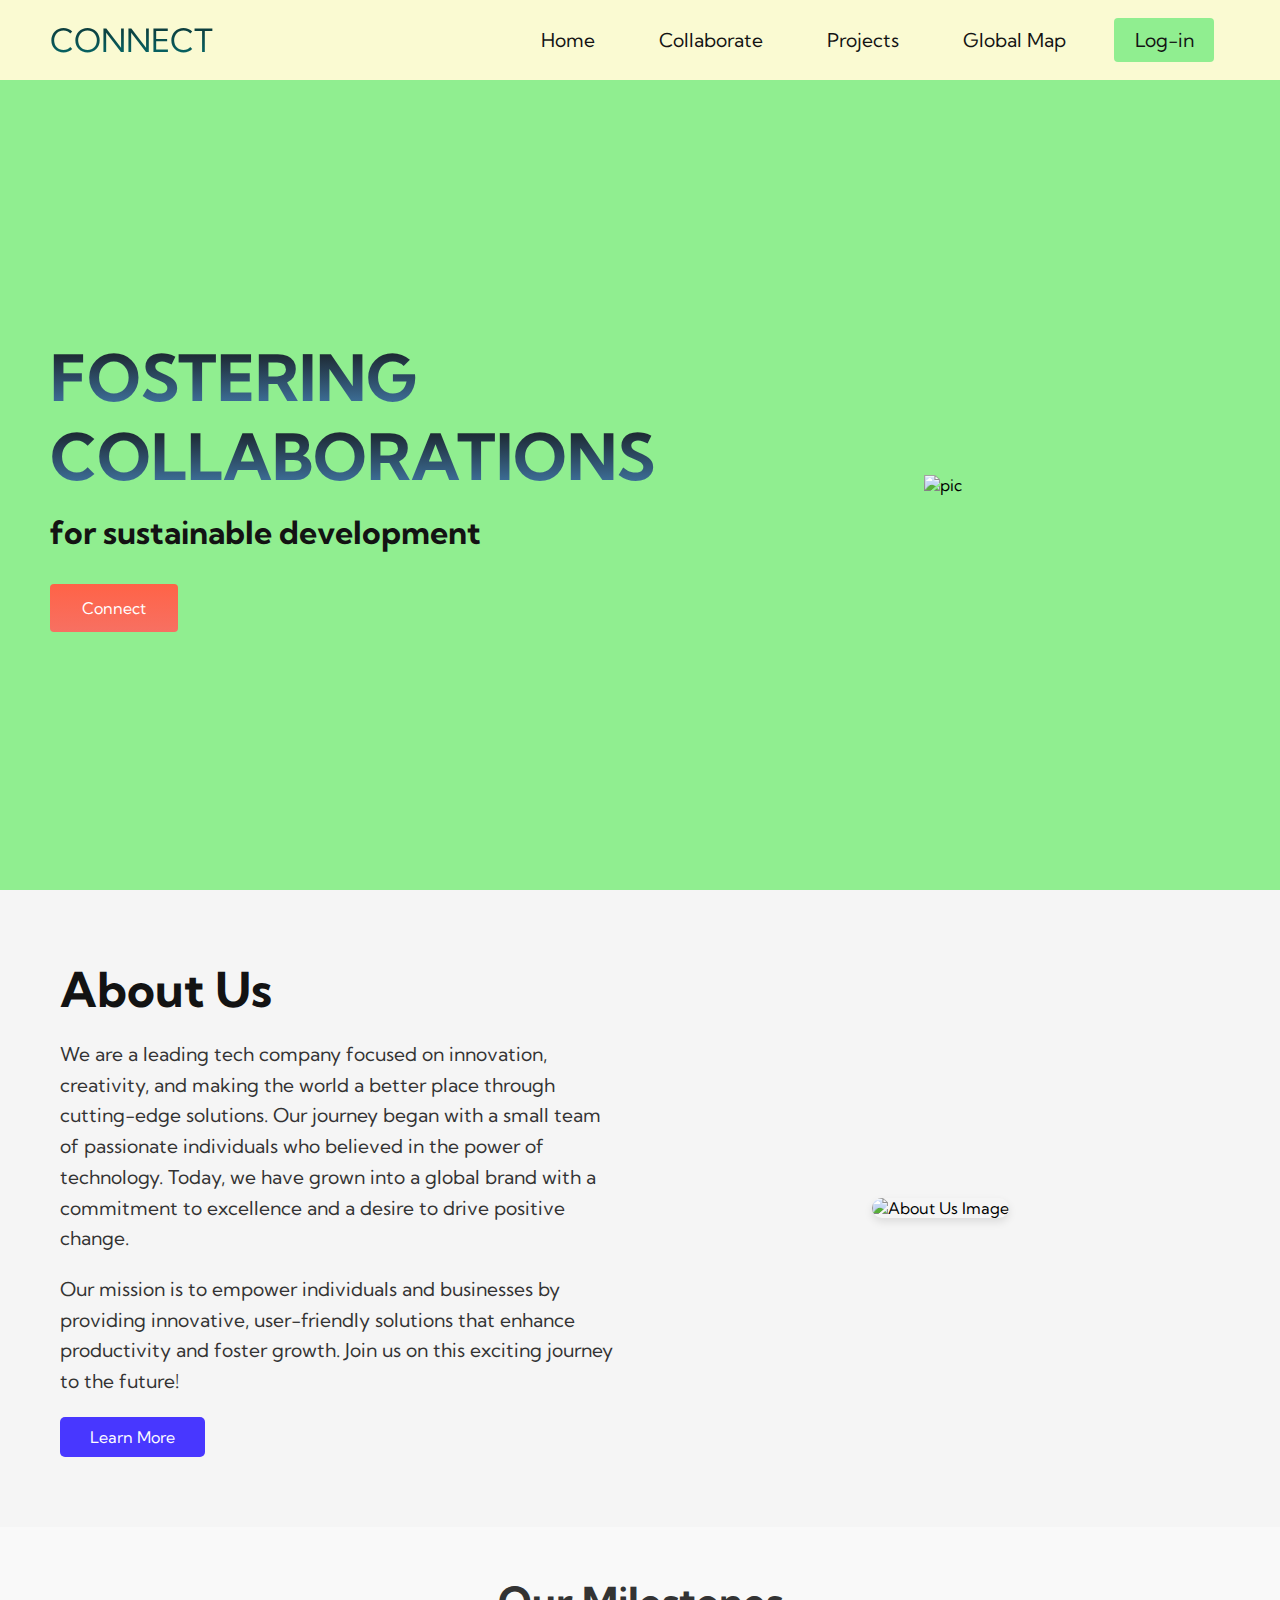
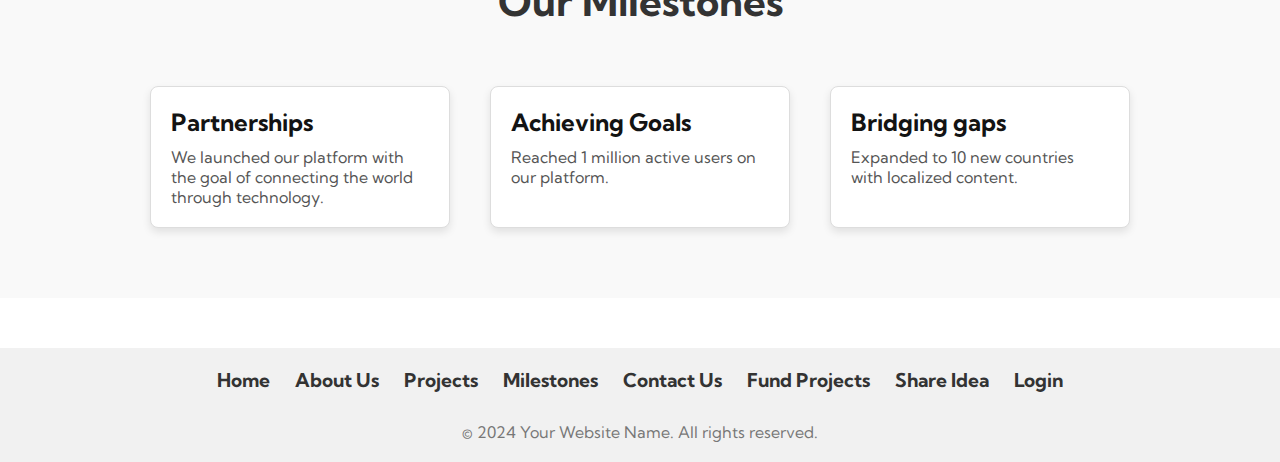
==== index.html @ 015de2e6 "Add files via upload" ====
<!DOCTYPE html>
<html lang="en">
<head>
    <meta charset="UTF-8">
    <meta name="viewport" content="width=device-width, initial-scale=1.0">
    <title>Connect Website</title>
    <link rel="stylesheet" href="styles.css">
    <link rel="preconnect" href="https://fonts.googleapis.com">
<link rel="preconnect" href="https://fonts.gstatic.com" crossorigin>
<link href="https://fonts.googleapis.com/css2?family=Kumbh+Sans:wght@100..900&display=swap" rel="stylesheet"
/>
</head>
<body>
    <!--Navbar section-->
   <nav class="navbar">
    <div class="navbar__container">
        <a href="/" id="navbar__logo">CONNECT</a>
        <div class="navbar__toggle" id="mobile-menu">
            <span class="bar"></span>
            <span class="bar"></span>
            <span class="bar"></span>
        </div>
        <ul class="navbar__menu">
            <li class="navbar__item">
                <a href="index.html" class="navbar__links">
                    Home
                </a>
            </li>
            <li class="navbar__item">
                <a href="Collaborate.html" class="navbar__links">
                    Collaborate
                </a>
            </li>
            <li class="navbar__item">
                <a href="projects.html" class="navbar__links">
                    Projects
                </a>
            </li>
            <li class="navbar__item">
                <a href="GlobalMap.html" class="navbar__links">
                    Global Map
                </a>
            </li>
            <li class="navbar__btn">
                <a href="login.html" class="button">
                    Log-in
                </a>
            </li>
        </ul>
        
    </div>
   </nav>
   <!--Hero section-->
   <div class="main">
    <div class="main__container">
        <div class="main__content">
            <h1>FOSTERING</h1>
            <h2>COLLABORATIONS</h2>
            <p>for sustainable development</p>
            <button class="main__btn">
                <a href="Collaborate.html">Connect</a>
            </button>
        </div>
        <div class="main__img--container">
            <img src="images/pic7.svg" alt="pic" id="main__img">
        </div>
    </div>
   </div>

   <!-- About Us Section -->
<div class="about-us">
    <div class="about-us__container">
        <div class="about-us__content">
            <h1>About Us</h1>
            <p>
                We are a leading tech company focused on innovation, creativity, and making the world a better place 
                through cutting-edge solutions. Our journey began with a small team of passionate individuals who believed 
                in the power of technology. Today, we have grown into a global brand with a commitment to excellence and a 
                desire to drive positive change.
            </p>
            <p>
                Our mission is to empower individuals and businesses by providing innovative, user-friendly solutions that 
                enhance productivity and foster growth. Join us on this exciting journey to the future!
            </p>
            <a href="#" class="about-us__btn">Learn More</a>
        </div>
        <div class="about-us__img-container">
            <img src="images/pic6.svg" alt="About Us Image" class="about-us__img">
        </div>
    </div>
</div>

   <!-- Milestones Section -->
<div class="milestones">
    <h1 class="milestones__title">Our Milestones</h1>
    <div class="milestones__container">
        <!-- Milestone 1 -->
        <div class="milestone__card">
            <h2>Partnerships</h2>
            <p>We launched our platform with the goal of connecting the world through technology.</p>
        </div>
        <!-- Milestone 2 -->
        <div class="milestone__card">
            <h2>Achieving Goals</h2>
            <p>Reached 1 million active users on our platform.</p>
        </div>
        <!-- Milestone 3 -->
        <div class="milestone__card">
            <h2>Bridging gaps</h2>
            <p>Expanded to 10 new countries with localized content.</p>
        </div>
        <!-- Add more milestones here -->
    </div>
</div>

<!--footer-->
<footer class="footer">
    <div class="footer-container">
        <!-- Navigation links -->
        <div class="footer-nav">
            <ul class="footer-menu">
                <li><a href="index.html">Home</a></li>
                <li><a href="about.html">About Us</a></li>
                <li><a href="projects.html">Projects</a></li>
                <li><a href="milestones.html">Milestones</a></li>
                <li><a href="contact.html">Contact Us</a></li>
                <li><a href="fund-projects.html">Fund Projects</a></li> <!-- New Link -->
                <li><a href="share-idea.html">Share Idea</a></li> <!-- New Link -->
                <li><a href="login.html">Login</a></li>
            </ul>
        </div>

        <!-- Copyright Information -->
        <div class="footer-copyright">
            <p>&copy; 2024 Your Website Name. All rights reserved.</p>
        </div>
    </div>
</footer>

   <script src="app.js"></script>   
</body>
</html>
---- styles.css ----
* {
    box-sizing: border-box;
    margin: 0;
    padding: 0;
    font-family: 'kumbh sans',sans-serif
}

.navbar{
    background: #fafad2;
    height: 80px;
    display: flex;
    justify-content: center;
    align-items: center;
    font-size: 1.2rem;
    position: sticky;
    top: 0;
    z-index: 999;
}

.navbar__container{
    display: flex;
    justify-content: space-between;
    height: 80px;
    z-index: 1;
    width: 100%;
    max-width: 1300px;
    margin: 0 auto;
    padding: 0 50px;
}

#navbar__logo{
    background-color: #90ee90;
    background-image: linear-gradient(to top, #008b8b 0%, #131313 100%);
    background-size: 100%;
    -webkit-background-clip: text;
    -moz-background-clip: text;
    -webkit-text-fill-color: transparent;
    -moz-text-fill-color: transparent;
    display: flex;
    align-items:center;
    cursor: pointer;
    text-decoration: none;
    font-size: 2rem;
}

.fa-gem{
    margin-right: 0.5rem;
}

.navbar__menu{
    display: flex;
    align-items:center;
    list-style: none;
    text-align:center;
}

.navbar_item{
    height: 80px;
}

.navbar__links {
    color: #131313;
    display: flex;
    align-items: center;
    justify-content: center;
    text-decoration: none;
    padding: 0 2rem; /* Increased padding */
    height: 100%;
    white-space: nowrap; /* Ensures text stays on one line */
    font-size: 1.2rem; /* Optional: adjust size as needed */
}


.navbar__btn{
    display: flex;
    justify-content: center;
    align-items: center;
    padding: 0 1rem;
    width: 100%;
    height: 80px;
}
/*sign-up button*/
.button{
    display: flex;
    justify-content: center;
    align-items: center;
    text-decoration: none;
    padding:10px 20px;
    height: auto;
    width: auto;
    border: none;
    outline:none;
    border-radius: 4px;
    background: #90ee90;
    color: #131313;
    min-width: 100px;
}

.button:hover{
    background: #87cefa;
    transition: all 0.3s ease;
}

.navbar__links:hover{
    color: #32cd32;
    transition: all 0.3s ease;
}

@media screen and (max-width: 960px){
    .navbar__container{
        display: flex;
        justify-content: space-between;
        height: 80px;
        z-index:1;
        width: 100%;
        max-width: 1300px;
        padding: 0;  
    }

    
    .navbar__menu{
        display: grid;
        grid-template-columns: auto;
        margin:0;
        width: 100%;
        position: absolute;
        top: -1000px;
        opacity:0;
        transition: all 0.5s ease;
        height: 50vh;
        z-index:-1;
        background: #131313;
    }

    /*the drop down menu that appears upon clicking toggle menu*/
    .navbar__menu.active {
        background: #fff;
        top: 100%;
        opacity: 1;
        transition: all 0.5s ease;
        z-index: 99;
        height: 100vh; /* Set the height to cover the entire viewport */
        width: 100vw;  /* Ensure the menu takes full width */
        font-size: 1.6rem;
        display: flex;
        flex-direction: column; /* Stack items vertically */
        justify-content: center; /* Center the menu items vertically */
        align-items: center; /* Center the menu items horizontally */
    }

    #navbar__logo{
        padding-left: 25px;
    }

    .navbar__toggle .bar{
        width:25px;
        height: 3px;
        margin: 5px auto;
        transition: all 0.3s ease-in-out;
        background: #131313;
    }

    .navbar__item{
        width: 100%;
    }

    .navbar__links {
        text-align: center;
        padding: 1.6rem;
        width: 100%;
        display: block; /* Ensure links fill the width */
        font-size: inherit;
    }

    #mobile-menu {
    position: absolute;
    top: 10%;
    right: 5%;
    transform: translate(5%, 20%);
    z-index: 100;
}

.navbar__btn {
    padding-bottom: 1.6rem;
    width: 100%; /* Make the button take the full width */
    display: flex;
    justify-content: center;
}

.button {
    width: 80%;
    height: 50px; /* Adjust the height of the button */
    display: flex;
    justify-content: center;
    align-items: center;
    margin: 0 auto;
    font-size: 1.6rem;
}
    .navbar__toggle .bar{
        display: block;
        cursor: pointer;
    }

    #mobile-menu.is-active .bar:nth-child(2){
        opacity: 0;
    }

    #mobile-menu.is-active .bar:nth-child(1){
        transform: translateY(8px) rotate(45deg);
    }

    #mobile-menu.is-active .bar:nth-child(3){
        transform: translateY(-8px) rotate(-45deg);
    }

}

/*Hero section CSS*/
.main{
    background-color: #90ee90;
}

.main__container{
    display:grid;
    grid-template-columns: 1fr 1fr;
    align-items: center;
    justify-self: center;
    margin: 0 auto;
    height: 90vh;
    background-color: #90ee90;
    z-index:1;
    width:100%;
    max-width:1300px;
    padding:0 50px;
}

.main__content h1{
    font-size: 4rem;
    background-color: #ff8177;
    background-image: linear-gradient(to top, #4682b4 0%, #131313 100%);
    background-size: 100%;
    -webkit-background-clip: text;
    -moz-background-clip: text;
    -webkit-text-fill-color: transparent;
    -moz-text-fill-color: transparent;
}

.main__content h2{
    font-size: 4rem;
    background-color: #ff8177;
    background-image: linear-gradient(to top, #4682b4 0%, #131313 100%);
    background-size: 100%;
    -webkit-background-clip: text;
    -moz-background-clip: text;
    -webkit-text-fill-color: transparent;
    -moz-text-fill-color: transparent;
}

.main__content p {
    margin-top:1rem;
    font-size: 2rem;
    font-weight: 700;
    color: #131313;
}


.main__btn{
    font-size: 1rem;
    background-image:linear-gradient(to top, #f77062 0%, #ff6347 100%);
    padding: 14px 32px;
    border:none;
    border-radius: 4px;
    color: #fff;
    margin-top: 2rem;
    cursor: pointer;
    position: relative;
    transition: all 0.35s;
    outline: none;
}

.main__btn a{
    position: relative;
    z-index: 2;
    color: #fff;
    text-decoration: none;
}

.main__btn:after {
    position: absolute;
    content: '';
    top:0;
    left: 0;
    width: 0;
    height: 100%;
    background: #4837ff;
    transition: all 0.35s;
    border-radius: 4px;
}

.main__btn:hover{
    color: #fff;
}

.main__btn:hover:after{
    width:100%;
}

.main__img--container{
    text-align:center;
}

#main__img{
    height: 80%;
    width: 80%;
}

/*mobile responsive*/
@media screen and (max-width: 768px){
    .main__container {
        display: grid;
        grid-template-columns: auto;
        align-items: center;
        justify-self: center;
        width: 100%;
        margin: 0 auto;
        height: 90vh;
    }

    .main__content {
        text-align: center;
        margin-bottom: 4rem;
    }

    .main__content h1{
        font-size: 2.5rem;
        margin-top: 2rem;
    }

    .main__content h2{
        font-size: 3rem;
    }

    .main__content p{
        margin-top: 1rem;
        font-size: 1.5rem;
    }
}

@media screen and (max-width: 480px){
    .main__content h1{
        font-size: 2rem;
        margin-top: 3rem;
    }

    .main__content h2{
        font-size: 2rem;
    }

    .main__content p {
        margin-top: 2rem;
        font-size: 1.5rem;
    }

    .main__btn{
        padding: 12px 36px;
        margin: 2.5rem 0;
    }
}

/*milestones section css*/
.milestones {
    background-color: #f9f9f9;
    padding: 50px 20px;
    text-align: center;
}

.milestones__title {
    font-size: 2.5rem;
    margin-bottom: 40px;
    color: #333;
}

.milestones__container {
    display: flex;
    justify-content: center;
    flex-wrap: wrap;
}

.milestone__card {
    background-color: #fff;
    border: 1px solid #ddd;
    border-radius: 8px;
    box-shadow: 0 4px 8px rgba(0, 0, 0, 0.1);
    padding: 20px;
    margin: 20px;
    width: 300px;
    text-align: left;
}

.milestone__card h2 {
    font-size: 1.5rem;
    color: #131313;
    margin-bottom: 10px;
}

.milestone__card p {
    font-size: 1rem;
    color: #555;
}

/* Media Query for Mobile */
@media (max-width: 768px) {
    .milestones__container {
        flex-direction: column;
        align-items: center;
    }

    .milestone__card {
        width: 80%;
        margin: 10px 0;
    }
}


/*services section css*/
.services{
    background-color: #141414;
    display:flex;
    flex-direction: column;
    align-items: center;
    height: 100vh;
}

.services h1{
    background-color: #ff8177;
    background-image: linear-gradient(to right,
     #ff8177 0%,
     #ff867a 0%,
     #ff8c7f 21%, 
     #f99185 52%, 
     #cf556c 78%,
     #b12a5b 100% 
     );
     background-size: 100%;
     margin-bottom: 5rem;
     font-size: 2.5rem;
     -webkit-background-clip: text;
    -moz-background-clip: text;
    -webkit-text-fill-color: transparent;
    -moz-text-fill-color: transparent;
}

.services__container{
    display: flex;
    justify-content: center;
    flex-wrap: wrap;
}

.services__card {
    margin: 1rem;
    height: 500px;
    width: 400px;
    border-radius: 4px;
    background-color: #375cff; 
    background-size: cover;
    position: relative;
    color: #fff;
}


.services__card:nth-child(2) {
    background-color: #375cff;
}

.services h2{
    position:absolute;
    top: 350px;
    left: 30px;
}

.services__card p{
    position: absolute;
    top: 400px;
    left: 30px;
}

.services__card button{
    color:#fff;
    padding: 10px 20px;
    border: none;
    outline: none;
    border-radius: 4px;
    background: #f77062;
    position: absolute;
    top: 440px;
    left:30px;
    font-size: 1rem;
    cursor:pointer;
}

.services__card:hover{
    transform: scale(1.075);
    transition: 0.2s ease-in;
    cursor: pointer;
}


/* About Us Section */
.about-us {
    background-color: #f5f5f5;
    padding: 50px 20px;
}

.about-us__container {
    display: flex;
    align-items: center;
    justify-content: space-between;
    max-width: 1200px;
    margin: 0 auto;
    flex-wrap: wrap;
}

.about-us__content {
    flex: 1;
    padding: 20px;
    max-width: 600px;
}

.about-us__content h1 {
    font-size: 3rem;
    color: #131313;
    margin-bottom: 20px;
}

.about-us__content p {
    font-size: 1.2rem;
    color: #333;
    line-height: 1.6;
    margin-bottom: 20px;
}

.about-us__btn {
    display: inline-block;
    padding: 10px 30px;
    background-color: #4837ff;
    color: #fff;
    text-decoration: none;
    border-radius: 5px;
    transition: background-color 0.3s ease;
}

.about-us__btn:hover {
    background-color: #ff0844;
}

/* Image section */
.about-us__img-container {
    flex: 1;
    display: flex;
    justify-content: center;
    padding: 20px;
}

.about-us__img {
    max-width: 100%;
    border-radius: 10px;
    box-shadow: 0 4px 8px rgba(0, 0, 0, 0.1);
}

/* Responsive for Mobile */
@media (max-width: 768px) {
    .about-us__container {
        flex-direction: column;
        text-align: center;
    }

    .about-us__content, .about-us__img-container {
        max-width: 100%;
    }

    .about-us__img {
        max-width: 80%;
    }
}

/* Footer Styling */
.footer {
    background-color: #f0f0f0; /* Light grey background */
    padding: 50px 0; /* Increased padding */
    text-align: center;
    position: relative;
    bottom: 0;
    width: 100%;
}

.footer-container {
    max-width: 1200px;
    margin: 0 auto;
    display: flex;
    flex-direction: column;
    align-items: center;
}

.footer-nav {
    margin-bottom: 30px; /* Increased space between links and copyright */
}

.footer-menu {
    list-style: none;
    padding: 0;
    margin: 0;
    display: flex;
    justify-content: center;
    gap: 25px; /* Increased space between links */
}

.footer-menu li {
    display: inline-block;
}

.footer-menu li a {
    color: #333;
    text-decoration: none;
    font-weight: bold;
    font-size: 1.2rem; /* Increased font size */
    transition: color 0.3s ease;
}

.footer-menu li a:hover {
    color: #007bff; /* Change color on hover */
}

.footer-copyright {
    font-size: 1rem; /* Increased font size */
    color: #777;
}

@media screen and (max-width: 768px) {
    .footer-menu {
        flex-direction: column;
        gap: 15px; /* Smaller gap for mobile */
    }

    .footer-menu li {
        margin: 10px 0;
    }
}

/* Partnership Section Styling */
.partnership {
    background-color: #f5f5dc;
    padding: 50px 0;
    text-align: center;
}

.partnership__container {
    max-width: 1200px;
    margin: 0 auto;
}

.partnership h2 {
    font-size: 2rem;
    color: #333;
    margin-bottom: 20px;
}

.partnership__btn {
    font-size: 1.2rem;
    padding: 12px 24px;
    background-color: #90ee90;
    border: none;
    border-radius: 4px;
    color: #fff;
    cursor: pointer;
    transition: background-color 0.3s ease;
}

.partnership__btn a {
    text-decoration: none;
    color: #131313;
}

.partnership__btn:hover {
    background-color: #87cefa;
}

/* Footer section CSS */
.footer {
    background-color: #f1f1f1; /* Light grey background */
    padding: 20px 0;
    text-align: center;
    margin-top: 50px;
}

.footer__container {
    display: flex;
    justify-content: center;
    align-items: center;
    flex-direction: column;
}

.footer__copyright {
    font-size: 1.2rem;
    color: #666;
    font-weight: bold;
    padding: 10px 0;
}
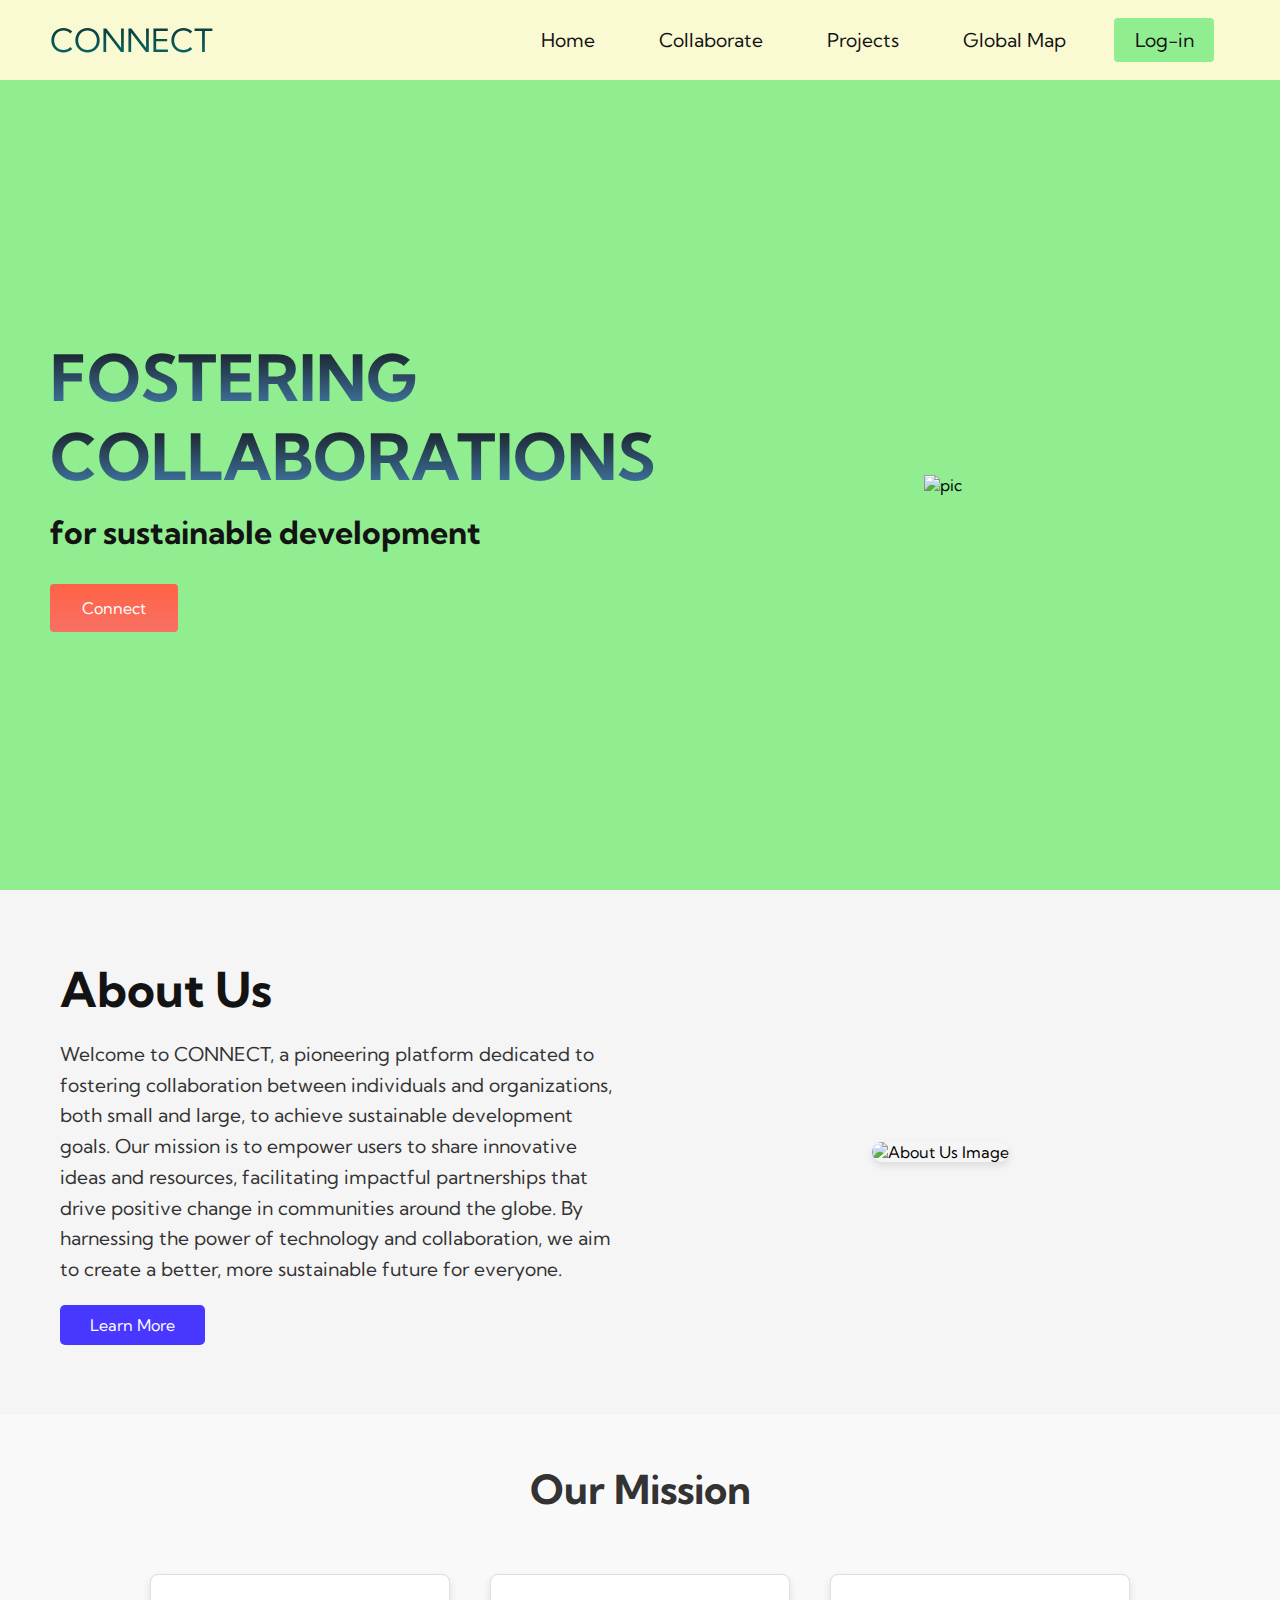
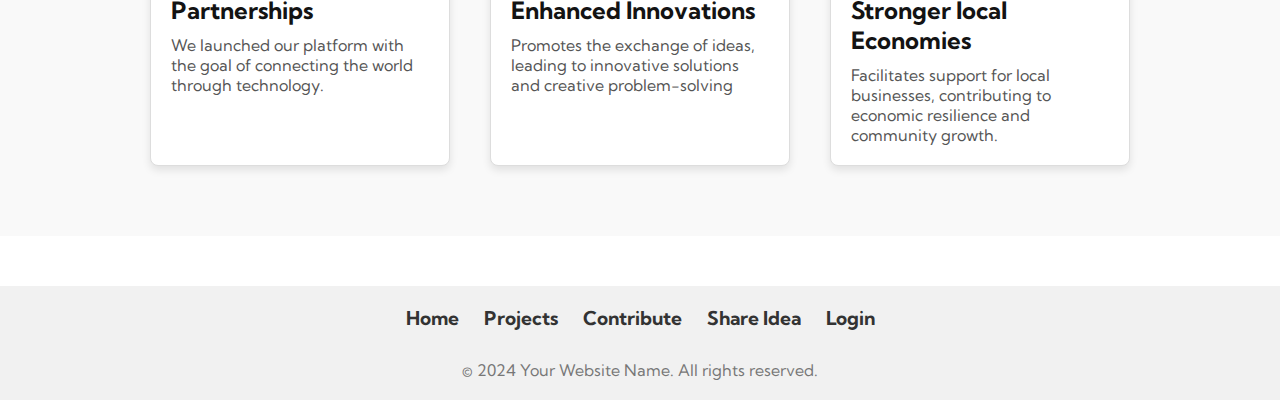
==== commit 46621cb5: "Add files via upload" ====
--- a/index.html
+++ b/index.html
@@ -72,15 +72,14 @@
     <div class="about-us__container">
         <div class="about-us__content">
             <h1>About Us</h1>
-            <p>
-                We are a leading tech company focused on innovation, creativity, and making the world a better place 
-                through cutting-edge solutions. Our journey began with a small team of passionate individuals who believed 
-                in the power of technology. Today, we have grown into a global brand with a commitment to excellence and a 
-                desire to drive positive change.
-            </p>
-            <p>
-                Our mission is to empower individuals and businesses by providing innovative, user-friendly solutions that 
-                enhance productivity and foster growth. Join us on this exciting journey to the future!
+            <p class="about-us__text">
+                Welcome to CONNECT, a pioneering platform dedicated to fostering collaboration
+                between individuals and organizations, both small and large, to achieve 
+                sustainable development goals. Our mission is to empower users to share
+                innovative ideas and resources, facilitating impactful partnerships that
+                drive positive change in communities around the globe. By harnessing the
+                power of technology and collaboration, we aim to create a better, more sustainable 
+                future for everyone.
             </p>
             <a href="#" class="about-us__btn">Learn More</a>
         </div>
@@ -90,9 +89,10 @@
     </div>
 </div>
 
+
    <!-- Milestones Section -->
 <div class="milestones">
-    <h1 class="milestones__title">Our Milestones</h1>
+    <h1 class="milestones__title">Our Mission</h1>
     <div class="milestones__container">
         <!-- Milestone 1 -->
         <div class="milestone__card">
@@ -101,13 +101,16 @@
         </div>
         <!-- Milestone 2 -->
         <div class="milestone__card">
-            <h2>Achieving Goals</h2>
-            <p>Reached 1 million active users on our platform.</p>
+            <h2>Enhanced Innovations</h2>
+            <p>Promotes the exchange of ideas, leading to innovative
+               solutions and creative problem-solving</p>
         </div>
         <!-- Milestone 3 -->
         <div class="milestone__card">
-            <h2>Bridging gaps</h2>
-            <p>Expanded to 10 new countries with localized content.</p>
+            <h2>Stronger local Economies</h2>
+            <p>Facilitates support for local businesses, contributing
+               to economic resilience and community growth.
+            </p>
         </div>
         <!-- Add more milestones here -->
     </div>
@@ -120,11 +123,11 @@
         <div class="footer-nav">
             <ul class="footer-menu">
                 <li><a href="index.html">Home</a></li>
-                <li><a href="about.html">About Us</a></li>
+                <!-- <li><a href="about.html">About Us</a></li> -->
                 <li><a href="projects.html">Projects</a></li>
-                <li><a href="milestones.html">Milestones</a></li>
-                <li><a href="contact.html">Contact Us</a></li>
-                <li><a href="fund-projects.html">Fund Projects</a></li> <!-- New Link -->
+                <!-- <li><a href="milestones.html">Milestones</a></li> -->
+                <!-- <li><a href="contact.html">Contact Us</a></li> -->
+                <li><a href="fund-projects.html">Contribute</a></li> <!-- New Link -->
                 <li><a href="share-idea.html">Share Idea</a></li> <!-- New Link -->
                 <li><a href="login.html">Login</a></li>
             </ul>
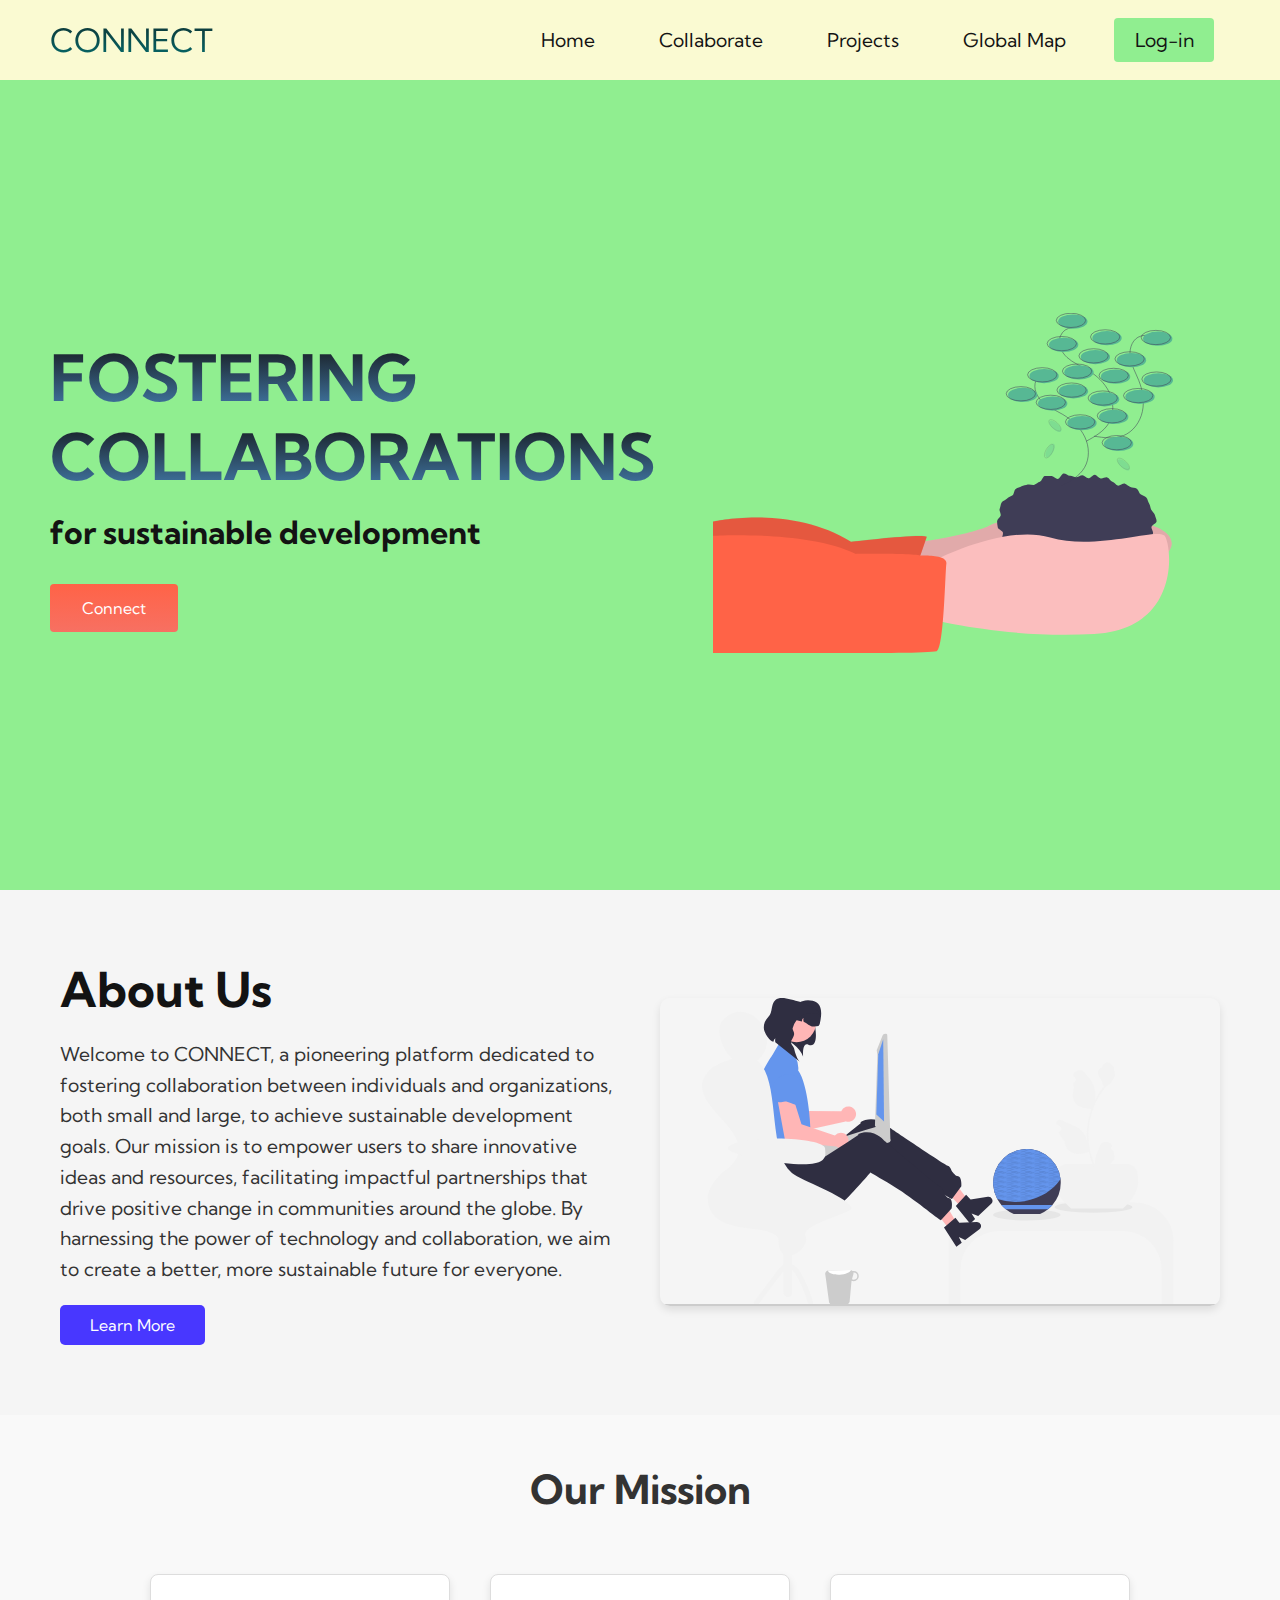
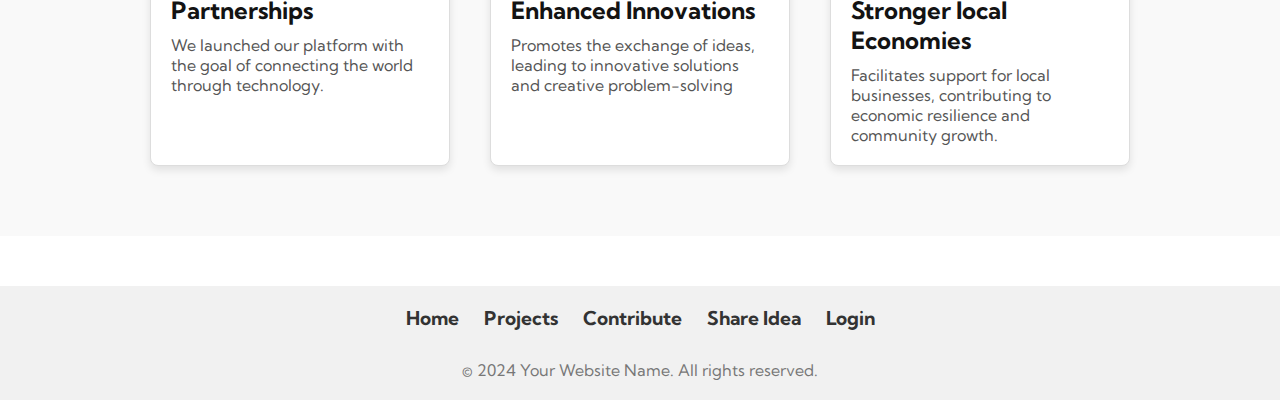
==== commit 2b669fae: "Update index.html" ====
--- a/index.html
+++ b/index.html
@@ -62,7 +62,7 @@
             </button>
         </div>
         <div class="main__img--container">
-            <img src="images/pic7.svg" alt="pic" id="main__img">
+            <img src="./pic7.svg" alt="pic" id="main__img">
         </div>
     </div>
    </div>
@@ -84,7 +84,7 @@
             <a href="#" class="about-us__btn">Learn More</a>
         </div>
         <div class="about-us__img-container">
-            <img src="images/pic6.svg" alt="About Us Image" class="about-us__img">
+            <img src="./pic6.svg" alt="About Us Image" class="about-us__img">
         </div>
     </div>
 </div>
@@ -142,4 +142,4 @@
 
    <script src="app.js"></script>   
 </body>
-</html>+</html>
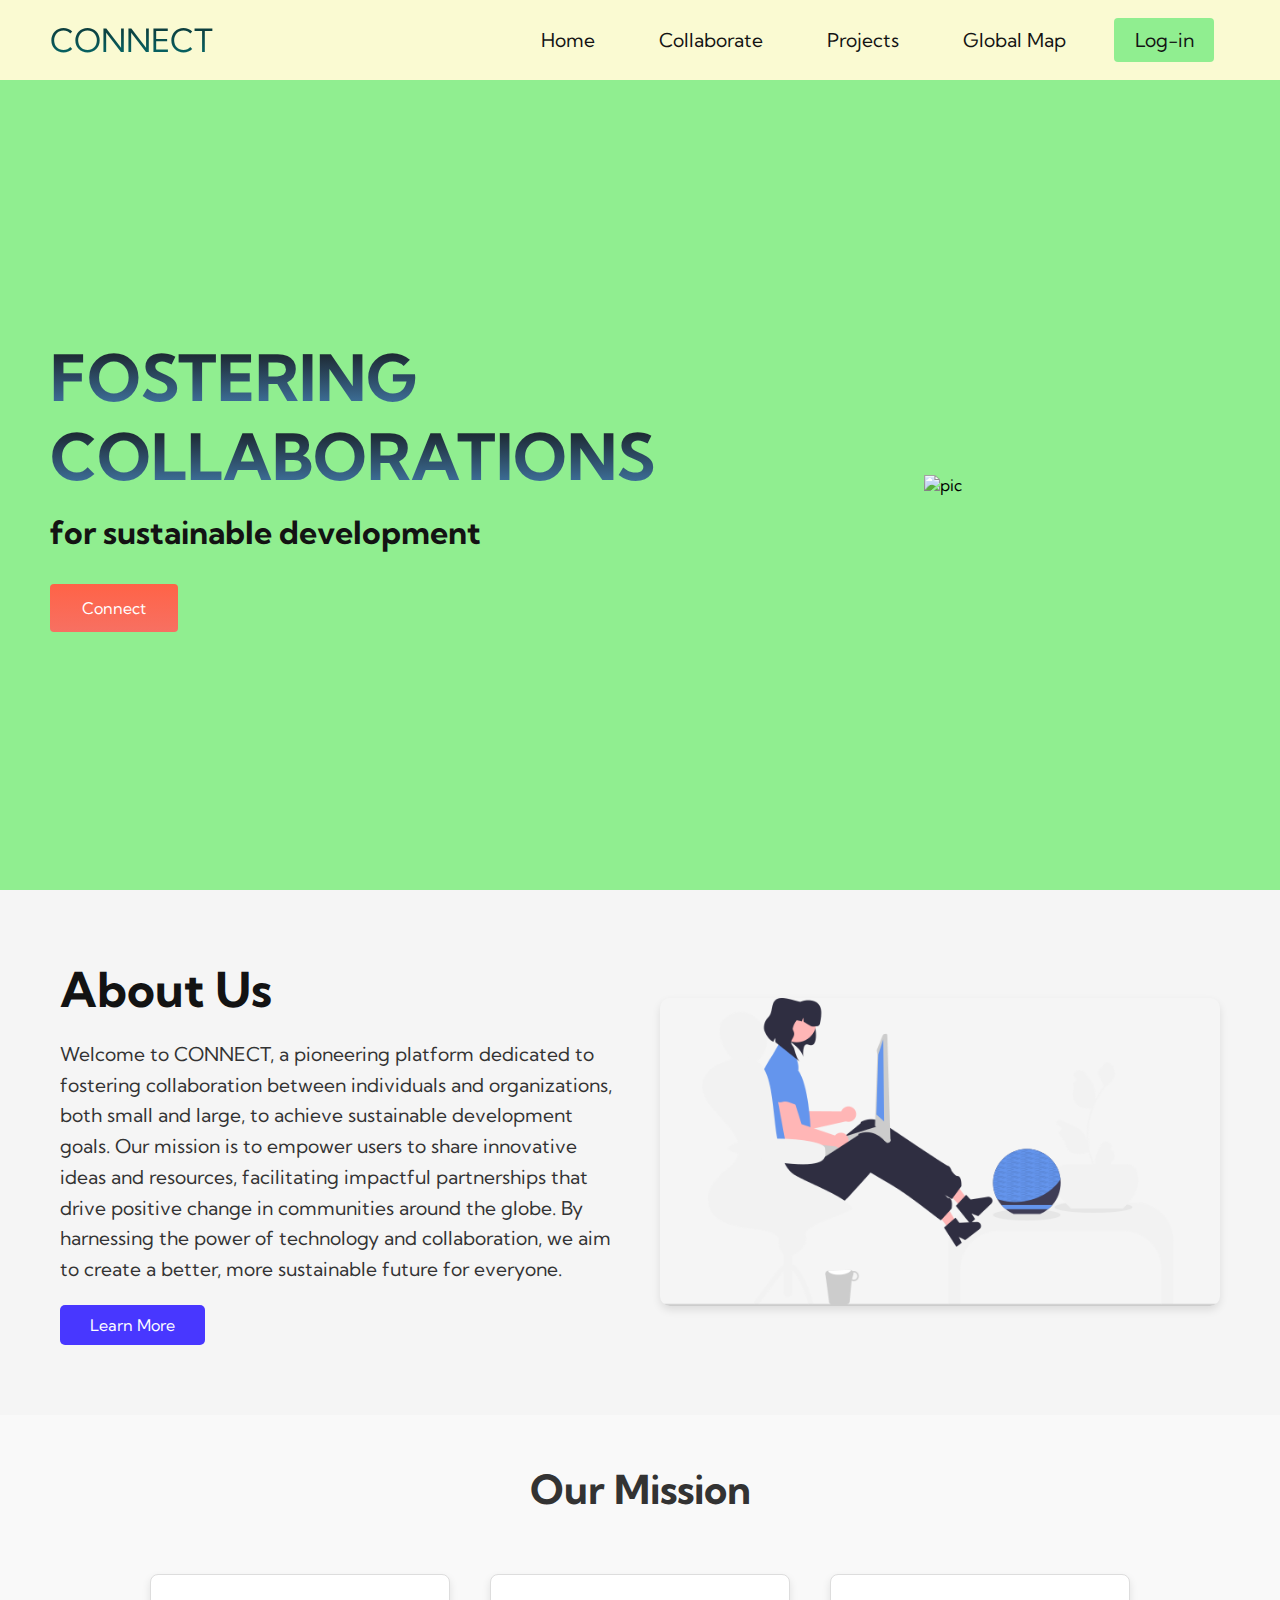
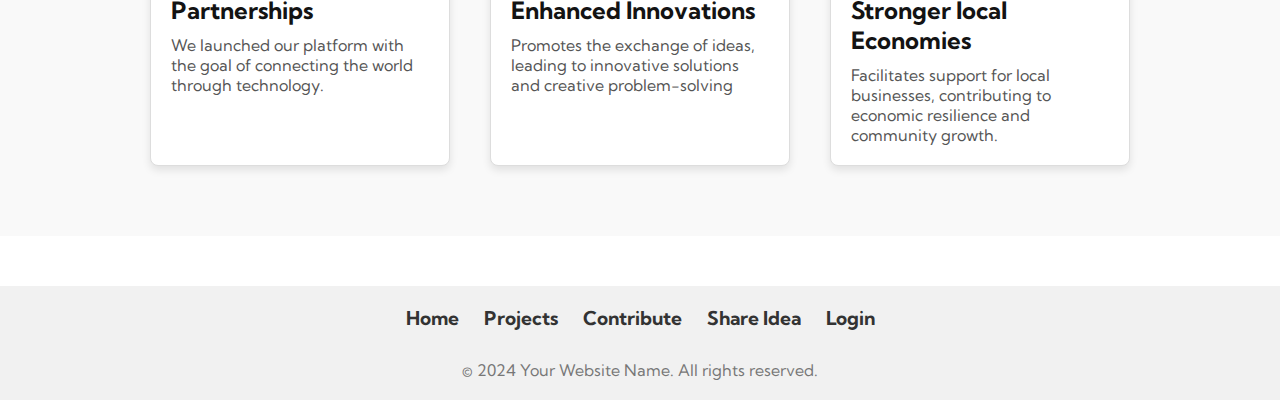
==== commit 2d82305f: "Update index.html" ====
--- a/index.html
+++ b/index.html
@@ -62,7 +62,7 @@
             </button>
         </div>
         <div class="main__img--container">
-            <img src="./pic7.svg" alt="pic" id="main__img">
+            <img src="./pic7.png" alt="pic" id="main__img">
         </div>
     </div>
    </div>
@@ -84,7 +84,7 @@
             <a href="#" class="about-us__btn">Learn More</a>
         </div>
         <div class="about-us__img-container">
-            <img src="./pic6.svg" alt="About Us Image" class="about-us__img">
+            <img src="./pic6.png" alt="About Us Image" class="about-us__img">
         </div>
     </div>
 </div>
